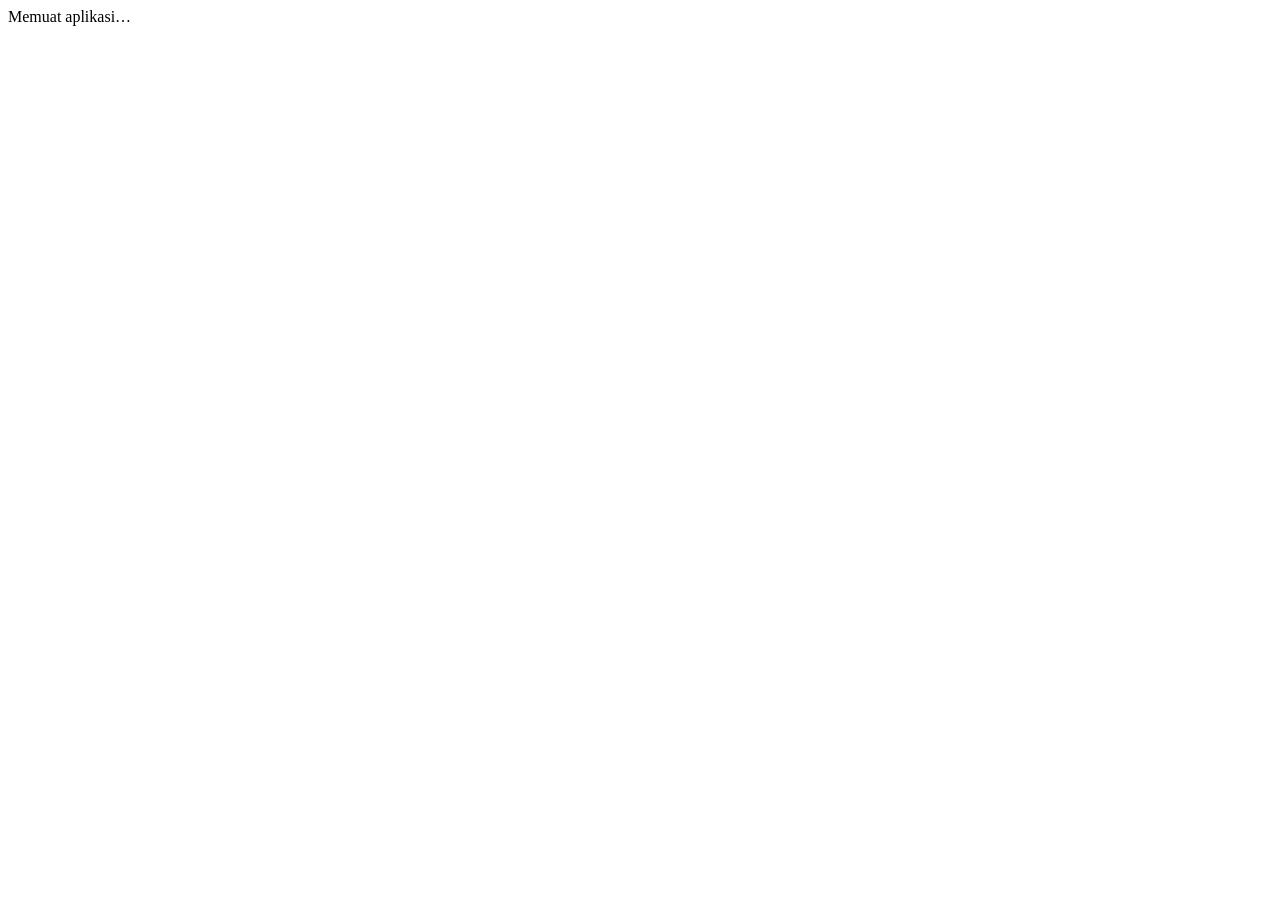
==== Index.html @ 53fbfa6e "Initial commit: Sistem Absensi Pegawai dengan Google Apps Script dan Halaman Login" ====
<!DOCTYPE html>
<html lang="id">
<head>
  <base target="_top">
  <meta charset="utf-8">
  <meta name="viewport" content="width=device-width, initial-scale=1">
  <title>Sistem Absensi Pegawai</title>
  <?!= include('Styles') ?>
</head>
<body>
  <div id="app"><div class="splash">Memuat aplikasi…</div></div>
  <div id="toast" role="status" aria-live="polite"></div>
  <?!= include('Scripts') ?>
</body>
</html>
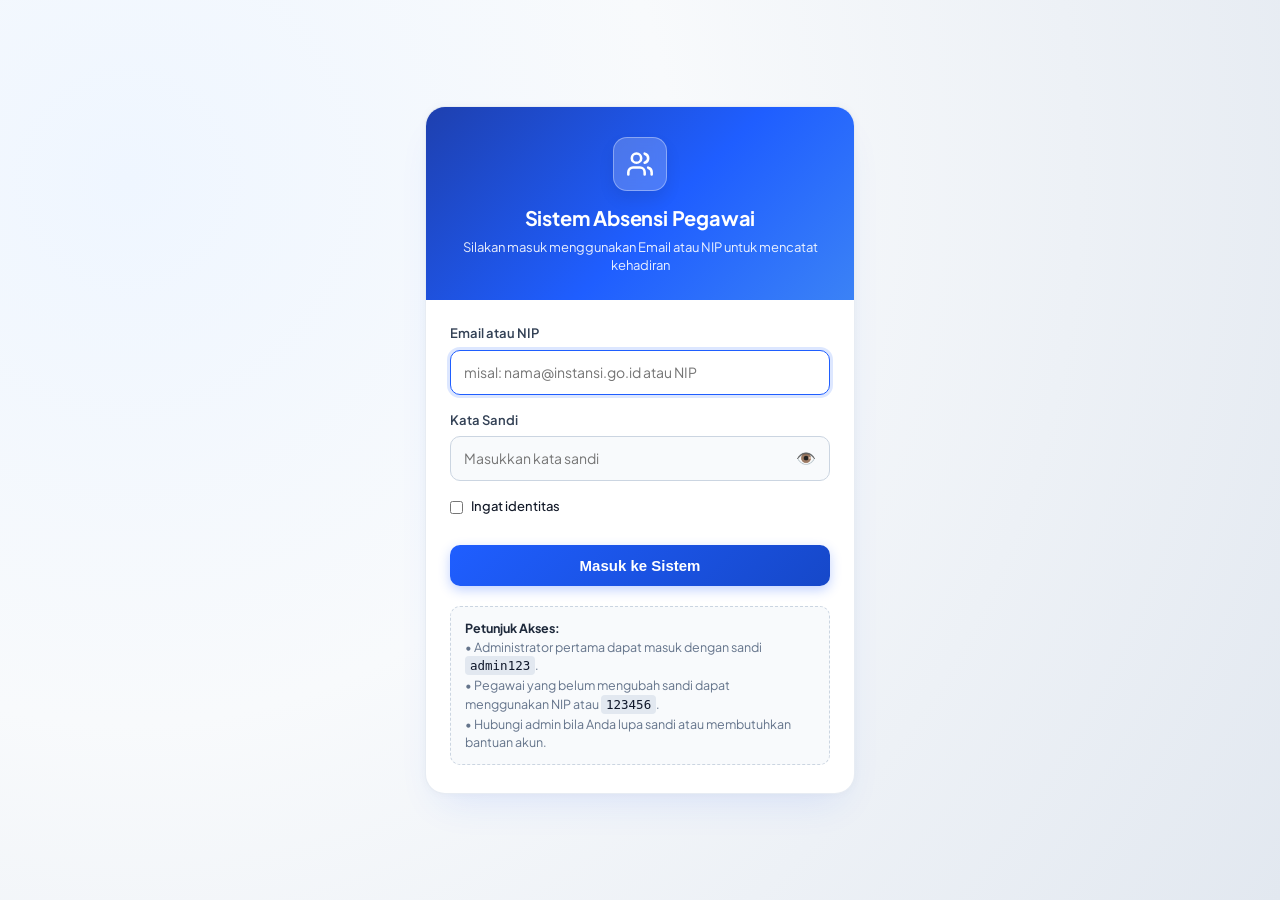
==== commit a7eb85d3: "Support Vercel deployment: add doPost API, standalone app.js, style.css, and vercel.json" ====
--- a/Index.html
+++ b/Index.html
@@ -1,15 +1,14 @@
 <!DOCTYPE html>
 <html lang="id">
 <head>
-  <base target="_top">
   <meta charset="utf-8">
   <meta name="viewport" content="width=device-width, initial-scale=1">
   <title>Sistem Absensi Pegawai</title>
-  <?!= include('Styles') ?>
+  <link rel="stylesheet" href="style.css">
 </head>
 <body>
   <div id="app"><div class="splash">Memuat aplikasi…</div></div>
   <div id="toast" role="status" aria-live="polite"></div>
-  <?!= include('Scripts') ?>
+  <script src="app.js"></script>
 </body>
 </html>
--- a/style.css
+++ b/style.css
@@ -0,0 +1,382 @@
+@import url('https://fonts.googleapis.com/css2?family=Plus+Jakarta+Sans:wght@400;500;600;700&display=swap');
+
+:root {
+  --bg: #f4f6fb;
+  --card: #ffffff;
+  --ink: #111827;
+  --mut: #64748b;
+  --line: #e2e8f0;
+  --pri: #1f5eff;
+  --pri-d: #1648c9;
+  --pri-l: #eff4ff;
+  --ok: #0d9488;
+  --ok-l: #f0fdf4;
+  --warn: #d97706;
+  --warn-l: #fffbeb;
+  --err: #dc2626;
+  --err-l: #fef2f2;
+  --r: 14px;
+}
+
+* { box-sizing: border-box; }
+body {
+  margin: 0;
+  font: 14.5px/1.5 'Plus Jakarta Sans', system-ui, -apple-system, BlinkMacSystemFont, "Segoe UI", Roboto, sans-serif;
+  background: var(--bg);
+  color: var(--ink);
+  -webkit-font-smoothing: antialiased;
+}
+
+.splash { padding: 90px 16px; text-align: center; color: var(--mut); font-weight: 500; }
+
+/* ---------- HEADER & NAV ---------- */
+header.top {
+  background: var(--card);
+  border-bottom: 1px solid var(--line);
+  padding: 12px 20px;
+  display: flex;
+  justify-content: space-between;
+  align-items: center;
+  gap: 12px;
+  position: sticky;
+  top: 0;
+  z-index: 10;
+  box-shadow: 0 1px 3px rgba(0,0,0,0.03);
+}
+header.top b { font-size: 16px; font-weight: 700; color: #0f172a; }
+header.top small { color: var(--mut); font-size: 12.5px; margin-top: 1px; display: block; }
+.header-actions { display: flex; align-items: center; gap: 8px; }
+
+nav {
+  display: flex;
+  gap: 6px;
+  overflow-x: auto;
+  background: var(--card);
+  border-bottom: 1px solid var(--line);
+  padding: 8px 16px;
+  position: sticky;
+  top: 61px;
+  z-index: 9;
+}
+nav button {
+  border: 0;
+  background: transparent;
+  padding: 7px 14px;
+  border-radius: 8px;
+  cursor: pointer;
+  white-space: nowrap;
+  color: var(--mut);
+  font: inherit;
+  font-weight: 500;
+  font-size: 13.5px;
+  transition: all 0.15s ease;
+}
+nav button:hover { background: #f1f5f9; color: var(--ink); }
+nav button.on { background: #e8eefc; color: var(--pri-d); font-weight: 600; }
+
+main { max-width: 1100px; margin: 0 auto; padding: 20px 16px; }
+
+/* ---------- CARD & GRID ---------- */
+.card {
+  background: var(--card);
+  border: 1px solid var(--line);
+  border-radius: var(--r);
+  padding: 20px;
+  margin-bottom: 16px;
+  box-shadow: 0 1px 3px rgba(0,0,0,0.02);
+}
+.card h3 { margin: 0 0 12px; font-size: 16px; font-weight: 700; color: #0f172a; }
+.grid { display: grid; gap: 14px; grid-template-columns: repeat(auto-fit, minmax(160px, 1fr)); }
+.stat {
+  background: var(--card);
+  border: 1px solid var(--line);
+  border-radius: var(--r);
+  padding: 14px 16px;
+}
+.stat b { display: block; font-size: 26px; font-weight: 700; color: #0f172a; }
+.stat span { color: var(--mut); font-size: 13px; font-weight: 500; }
+
+/* ---------- BUTTONS ---------- */
+.btn {
+  background: var(--pri);
+  color: #fff;
+  border: 0;
+  border-radius: 10px;
+  padding: 9px 16px;
+  font: inherit;
+  font-weight: 600;
+  cursor: pointer;
+  display: inline-flex;
+  align-items: center;
+  justify-content: center;
+  gap: 6px;
+  transition: all 0.15s ease;
+  box-shadow: 0 1px 2px rgba(0,0,0,0.05);
+}
+.btn:hover { background: var(--pri-d); transform: translateY(-0.5px); }
+.btn:active { transform: translateY(0); }
+.btn:disabled { opacity: 0.55; cursor: not-allowed; transform: none; box-shadow: none; }
+.btn.ghost { background: #f1f5f9; color: #334155; box-shadow: none; }
+.btn.ghost:hover { background: #e2e8f0; color: #0f172a; }
+.btn.ok { background: var(--ok); }
+.btn.ok:hover { background: #0f766e; }
+.btn.err { background: var(--err); }
+.btn.err:hover { background: #b91c1c; }
+.btn.sm { padding: 5px 11px; font-size: 13px; border-radius: 8px; font-weight: 500; }
+
+/* ---------- FORMS ---------- */
+.row { display: flex; gap: 10px; flex-wrap: wrap; align-items: flex-end; }
+.row.end { justify-content: flex-end; margin-top: 14px; }
+label { display: block; font-size: 13px; font-weight: 600; color: #475569; margin-bottom: 8px; }
+label.chk { display: flex; gap: 8px; align-items: center; color: var(--ink); cursor: pointer; font-weight: 500; }
+input, select, textarea {
+  width: 100%;
+  padding: 9px 12px;
+  border: 1px solid var(--line);
+  border-radius: 9px;
+  font: inherit;
+  background: #fff;
+  color: var(--ink);
+  margin-top: 4px;
+  transition: border-color 0.15s, box-shadow 0.15s;
+}
+input:focus, select:focus, textarea:focus {
+  outline: none;
+  border-color: var(--pri);
+  box-shadow: 0 0 0 3px rgba(31, 94, 255, 0.12);
+}
+input[type=checkbox] { width: auto; margin: 0; }
+.row > label { flex: 1 1 150px; margin-bottom: 0; }
+
+/* ---------- TABLES ---------- */
+.tw { overflow-x: auto; border-radius: 10px; border: 1px solid var(--line); }
+table { width: 100%; border-collapse: collapse; font-size: 13.5px; }
+th, td { text-align: left; padding: 10px 12px; border-bottom: 1px solid var(--line); white-space: nowrap; }
+th { background: #f8fafc; color: #475569; font-weight: 600; font-size: 13px; }
+tr:last-child td { border-bottom: none; }
+tr:hover td { background: #f8fafc; }
+
+.muted { color: var(--mut); }
+.pill { display: inline-block; padding: 3px 9px; border-radius: 99px; font-size: 12px; font-weight: 600; background: #eef1f8; }
+.pill.ok { background: #dcfce7; color: #15803d; }
+.pill.warn { background: #fef3c7; color: #b45309; }
+.pill.err { background: #fee2e2; color: #b91c1c; }
+.big { font-size: 30px; font-weight: 700; letter-spacing: -0.02em; }
+
+.loc { padding: 12px 14px; border-radius: 10px; background: #f1f5f9; margin: 12px 0; font-size: 13.5px; }
+.loc.ok { background: #ecfdf5; border: 1px solid #a7f3d0; }
+.loc.bad { background: #fef2f2; border: 1px solid #fecaca; }
+
+.pager { display: flex; gap: 8px; align-items: center; justify-content: flex-end; margin-top: 14px; }
+.bars { display: flex; align-items: flex-end; gap: 4px; height: 90px; }
+.bars div { flex: 1; background: var(--pri); border-radius: 4px 4px 0 0; min-height: 2px; position: relative; }
+.bars small { position: absolute; bottom: -18px; left: 0; right: 0; text-align: center; font-size: 10px; color: var(--mut); }
+
+/* ---------- MODAL ---------- */
+.modal {
+  position: fixed;
+  inset: 0;
+  background: rgba(15, 23, 42, 0.55);
+  backdrop-filter: blur(2px);
+  display: flex;
+  align-items: center;
+  justify-content: center;
+  padding: 16px;
+  z-index: 50;
+  animation: fadeIn 0.15s ease-out;
+}
+.mbox {
+  background: #fff;
+  border-radius: 16px;
+  padding: 22px;
+  width: 100%;
+  max-width: 560px;
+  max-height: 92vh;
+  overflow: auto;
+  box-shadow: 0 20px 25px -5px rgba(0, 0, 0, 0.15), 0 8px 10px -6px rgba(0, 0, 0, 0.1);
+}
+.mbox h3 { margin: 0 0 14px; font-size: 17px; font-weight: 700; }
+
+/* ---------- TOAST ---------- */
+#toast { position: fixed; left: 50%; bottom: 24px; transform: translateX(-50%); z-index: 60; display: flex; flex-direction: column; gap: 8px; align-items: center; }
+#toast div { background: #1e293b; color: #fff; padding: 10px 18px; border-radius: 10px; max-width: 90vw; font-weight: 500; font-size: 14px; box-shadow: 0 10px 15px -3px rgba(0,0,0,0.2); animation: toastIn 0.2s ease-out; }
+#toast div.err { background: #dc2626; }
+#toast div.ok { background: #059669; }
+
+.err-screen { max-width: 480px; margin: 70px auto; padding: 0 16px; text-align: center; }
+
+/* ---------- HALAMAN LOGIN ---------- */
+.login-wrap {
+  min-height: 100vh;
+  display: flex;
+  align-items: center;
+  justify-content: center;
+  padding: 24px 16px;
+  background: radial-gradient(circle at 10% 20%, #eff6ff 0%, #f8fafc 40%, #e2e8f0 100%);
+}
+.login-card {
+  width: 100%;
+  max-width: 430px;
+  background: #ffffff;
+  border-radius: 20px;
+  box-shadow: 0 20px 40px -15px rgba(31, 94, 255, 0.12), 0 0 10px rgba(0,0,0,0.03);
+  border: 1px solid rgba(226, 232, 240, 0.8);
+  overflow: hidden;
+  animation: fadeIn 0.25s ease-out;
+}
+.login-header {
+  background: linear-gradient(135deg, #1e40af 0%, #1f5eff 55%, #3b82f6 100%);
+  color: #ffffff;
+  padding: 30px 24px 26px;
+  text-align: center;
+  position: relative;
+}
+.login-badge {
+  width: 54px;
+  height: 54px;
+  margin: 0 auto 12px;
+  background: rgba(255, 255, 255, 0.2);
+  backdrop-filter: blur(6px);
+  border: 1px solid rgba(255, 255, 255, 0.35);
+  border-radius: 14px;
+  display: flex;
+  align-items: center;
+  justify-content: center;
+  box-shadow: 0 8px 16px rgba(0,0,0,0.08);
+}
+.login-title {
+  margin: 0 0 5px;
+  font-size: 20px;
+  font-weight: 700;
+  letter-spacing: -0.01em;
+}
+.login-desc {
+  margin: 0;
+  font-size: 13px;
+  color: rgba(255, 255, 255, 0.9);
+  line-height: 1.4;
+}
+.login-body {
+  padding: 24px 24px 28px;
+}
+.login-err {
+  background: #fef2f2;
+  border: 1px solid #fecaca;
+  color: #b91c1c;
+  padding: 10px 14px;
+  border-radius: 10px;
+  font-size: 13.5px;
+  margin-bottom: 18px;
+  display: none;
+  align-items: center;
+  gap: 8px;
+  animation: shake 0.25s ease-in-out;
+}
+.field-box {
+  margin-bottom: 16px;
+}
+.field-box label {
+  display: block;
+  font-size: 13px;
+  font-weight: 600;
+  color: #334155;
+  margin-bottom: 6px;
+}
+.input-wrap {
+  position: relative;
+  display: flex;
+  align-items: center;
+}
+.input-wrap input {
+  margin-top: 0;
+  padding: 11px 40px 11px 13px;
+  border: 1.5px solid #cbd5e1;
+  border-radius: 10px;
+  font-size: 14px;
+  background: #f8fafc;
+  transition: all 0.2s;
+}
+.input-wrap input:focus {
+  background: #fff;
+  border-color: var(--pri);
+  box-shadow: 0 0 0 3px rgba(31, 94, 255, 0.15);
+}
+.pwd-toggle {
+  position: absolute;
+  right: 6px;
+  top: 50%;
+  transform: translateY(-50%);
+  background: transparent;
+  border: none;
+  color: #64748b;
+  cursor: pointer;
+  padding: 6px 8px;
+  font-size: 16px;
+  line-height: 1;
+  border-radius: 6px;
+}
+.pwd-toggle:hover { color: #0f172a; }
+.login-meta {
+  display: flex;
+  justify-content: space-between;
+  align-items: center;
+  margin: 12px 0 20px;
+  font-size: 13px;
+}
+.login-btn {
+  width: 100%;
+  padding: 12px 16px;
+  background: linear-gradient(135deg, #1f5eff, #1648c9);
+  color: #fff;
+  border: none;
+  border-radius: 10px;
+  font-size: 15px;
+  font-weight: 700;
+  cursor: pointer;
+  box-shadow: 0 4px 12px rgba(31, 94, 255, 0.28);
+  transition: all 0.2s;
+}
+.login-btn:hover:not(:disabled) {
+  box-shadow: 0 6px 18px rgba(31, 94, 255, 0.38);
+  transform: translateY(-1px);
+}
+.login-btn:disabled {
+  opacity: 0.65;
+  cursor: not-allowed;
+  transform: none;
+}
+.login-info {
+  margin-top: 20px;
+  padding: 12px 14px;
+  background: #f8fafc;
+  border: 1px dashed #cbd5e1;
+  border-radius: 10px;
+  font-size: 12.5px;
+  color: #64748b;
+  line-height: 1.5;
+}
+.login-info strong { color: #1e293b; }
+.login-info code { background: #e2e8f0; padding: 2px 5px; border-radius: 4px; font-family: monospace; color: #0f172a; }
+
+/* ---------- ANIMATIONS ---------- */
+@keyframes fadeIn {
+  from { opacity: 0; transform: translateY(6px); }
+  to { opacity: 1; transform: translateY(0); }
+}
+@keyframes toastIn {
+  from { opacity: 0; transform: translateY(10px); }
+  to { opacity: 1; transform: translateY(0); }
+}
+@keyframes shake {
+  0%, 100% { transform: translateX(0); }
+  25% { transform: translateX(-4px); }
+  75% { transform: translateX(4px); }
+}
+
+@media (max-width: 600px) {
+  header.top { padding: 10px 14px; }
+  nav { top: 57px; padding: 6px 10px; }
+  main { padding: 12px; }
+  .big { font-size: 24px; }
+  .login-card { border-radius: 16px; }
+}
